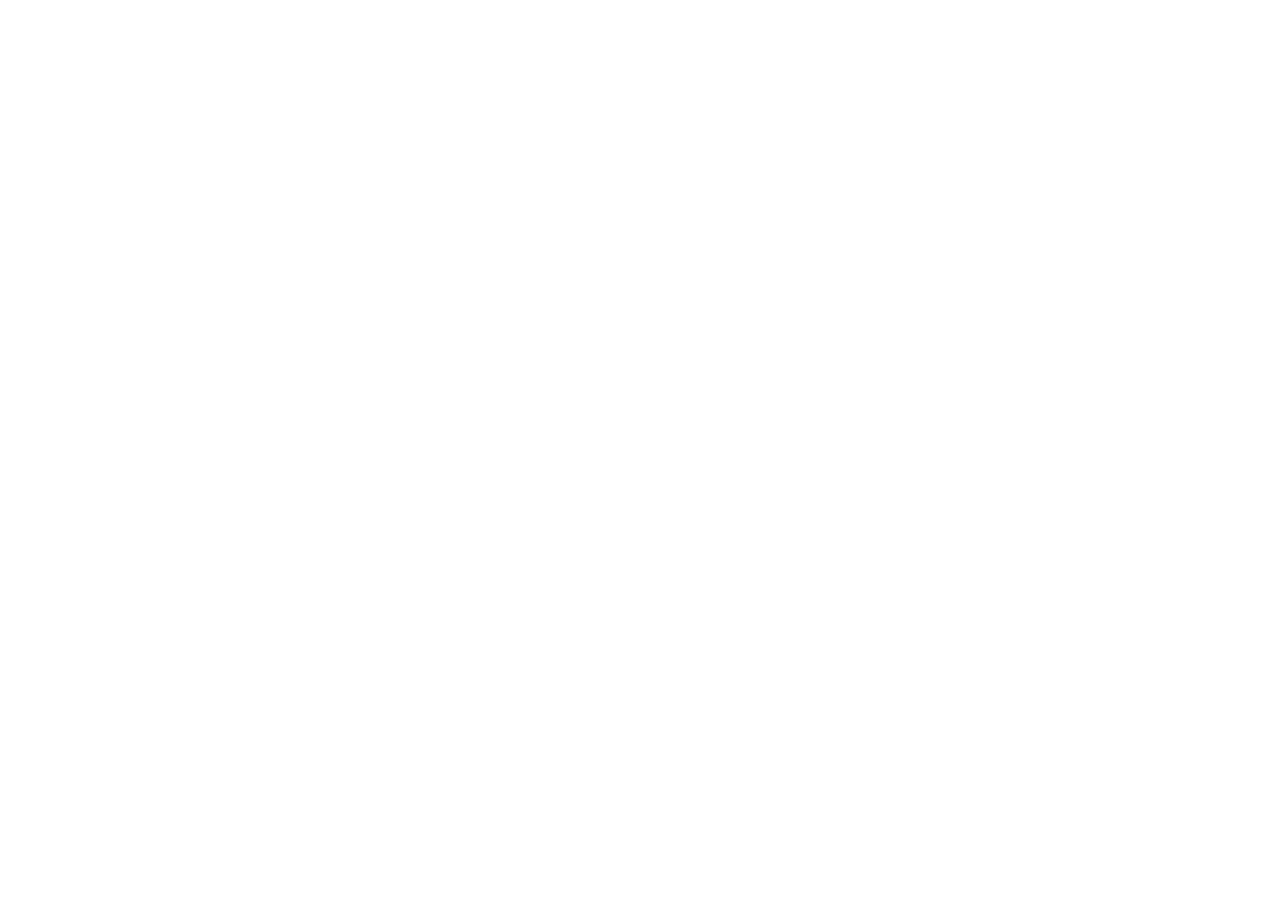
==== index.html @ 0827dc5e "initializing" ====
<!DOCTYPE html>
<html lang="en">
<head>
    <meta charset="UTF-8">
    <meta http-equiv="X-UA-Compatible" content="IE=edge">
    <meta name="viewport" content="width=device-width, initial-scale=1.0">
    <title>World Cup - 2022</title>
    <!-- Style Sheet  -->
    <link rel="stylesheet" href="assets/css/style.css">
    <link rel="stylesheet" href="assets/css/responsive.css">
</head>
<body>
    
</body>
</html>
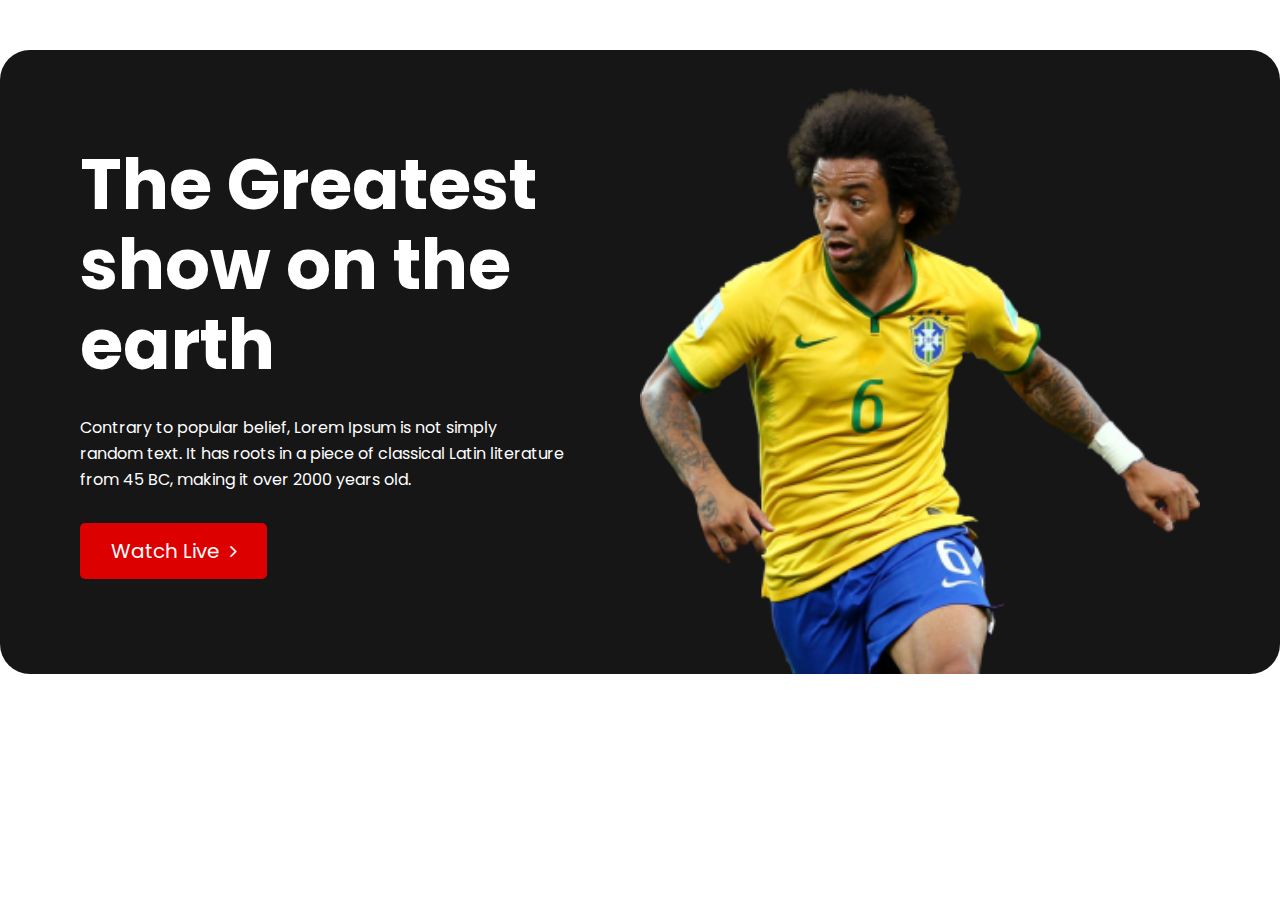
==== commit decd0e46: "Hero section" ====
--- a/index.html
+++ b/index.html
@@ -5,11 +5,33 @@
     <meta http-equiv="X-UA-Compatible" content="IE=edge">
     <meta name="viewport" content="width=device-width, initial-scale=1.0">
     <title>World Cup - 2022</title>
+    <!-- font awesome and Google fonts -->
+    <link href="https://fonts.googleapis.com/css2?family=Poppins:wght@300;400;500;600;700;800;900&display=swap" rel="stylesheet">
+    <link rel="stylesheet" href="assets/css/font-awesome.min.css">
     <!-- Style Sheet  -->
     <link rel="stylesheet" href="assets/css/style.css">
     <link rel="stylesheet" href="assets/css/responsive.css">
 </head>
 <body>
+
+    <!-- Hero Section area  -->
+    <div class="hero_section">
+        <div class="container">
+            <div class="hero_content">
+                <div class="hero_left_content">
+                    <h1>The Greatest show on the earth</h1>
+                    <p>Contrary to popular belief, Lorem Ipsum is not simply <br>
+                        random text. It has roots in a piece of classical Latin literature from 45 BC, making it over 2000 years old.</p>
+                    <a href="#">Watch Live <i class="fa fa-angle-right"></i></a>
+                </div>
+
+                <div class="hero_right_img">
+                    <img src="assets/images/banner_img.png" alt="Image">
+                </div>
+            </div>
+        </div>
+    </div>
+    <!-- End Hero section area  -->
     
 </body>
 </html>--- a/assets/css/style.css
+++ b/assets/css/style.css
@@ -0,0 +1,86 @@
+body{
+    margin: 0;
+    padding: 0;
+    font-family: 'Poppins', sans-serif;
+}
+p,h1,h2,h3,h4,h5,h6,span{
+    margin: 0;
+    padding: 0;
+}
+li{
+    list-style: none;
+}
+a{
+    text-decoration: none;
+}
+.container{
+    max-width: 1320px;
+    width: 100%;
+    margin: 0 auto;
+}
+/* hero section css  */
+.hero_section{
+    padding: 50px 0;
+    overflow: hidden;
+}
+.hero_content{
+    padding: 0 80px;
+    background: #161616;
+    border-radius: 30px;
+    display: flex;
+    justify-content:space-between;
+    align-items: center;
+}
+.hero_left_content{
+    flex: 0 0 49%;
+    max-width: 49%;
+}
+.hero_left_content h1{
+    font-family: 'Poppins';
+    font-style: normal;
+    font-weight: 700;
+    font-size: 70px;
+    line-height: 80px;
+    color: #FFFFFF;
+}
+.hero_left_content p{
+    font-family: 'Poppins';
+    font-style: normal;
+    font-weight: 400;
+    font-size: 16px;
+    line-height: 26px;
+    color: #FFFFFF;
+    margin: 30px 0;
+    max-width: 506px;
+    width: 100%;
+}
+.hero_left_content a{
+    width: 187px;
+    height: 56px;
+    left: 246px;
+    top: 529px;
+    background: #DD0000;
+    border-radius: 5px;
+    display: flex;
+    justify-content: center;
+    align-items: center;
+    font-style: normal;
+    font-weight: 400;
+    font-size: 20px;
+    line-height: 23px;
+    color: #FFFFFF;
+}
+.hero_left_content a i{
+    margin-left: 10px;
+}
+.hero_right_img{
+    flex: 0 0 50%;
+    max-width: 50%;
+    display: flex;
+    align-items: flex-end;
+    padding-top: 35px;
+}
+.hero_right_img img{
+    width: 100%;
+}
+/* End hero section css  */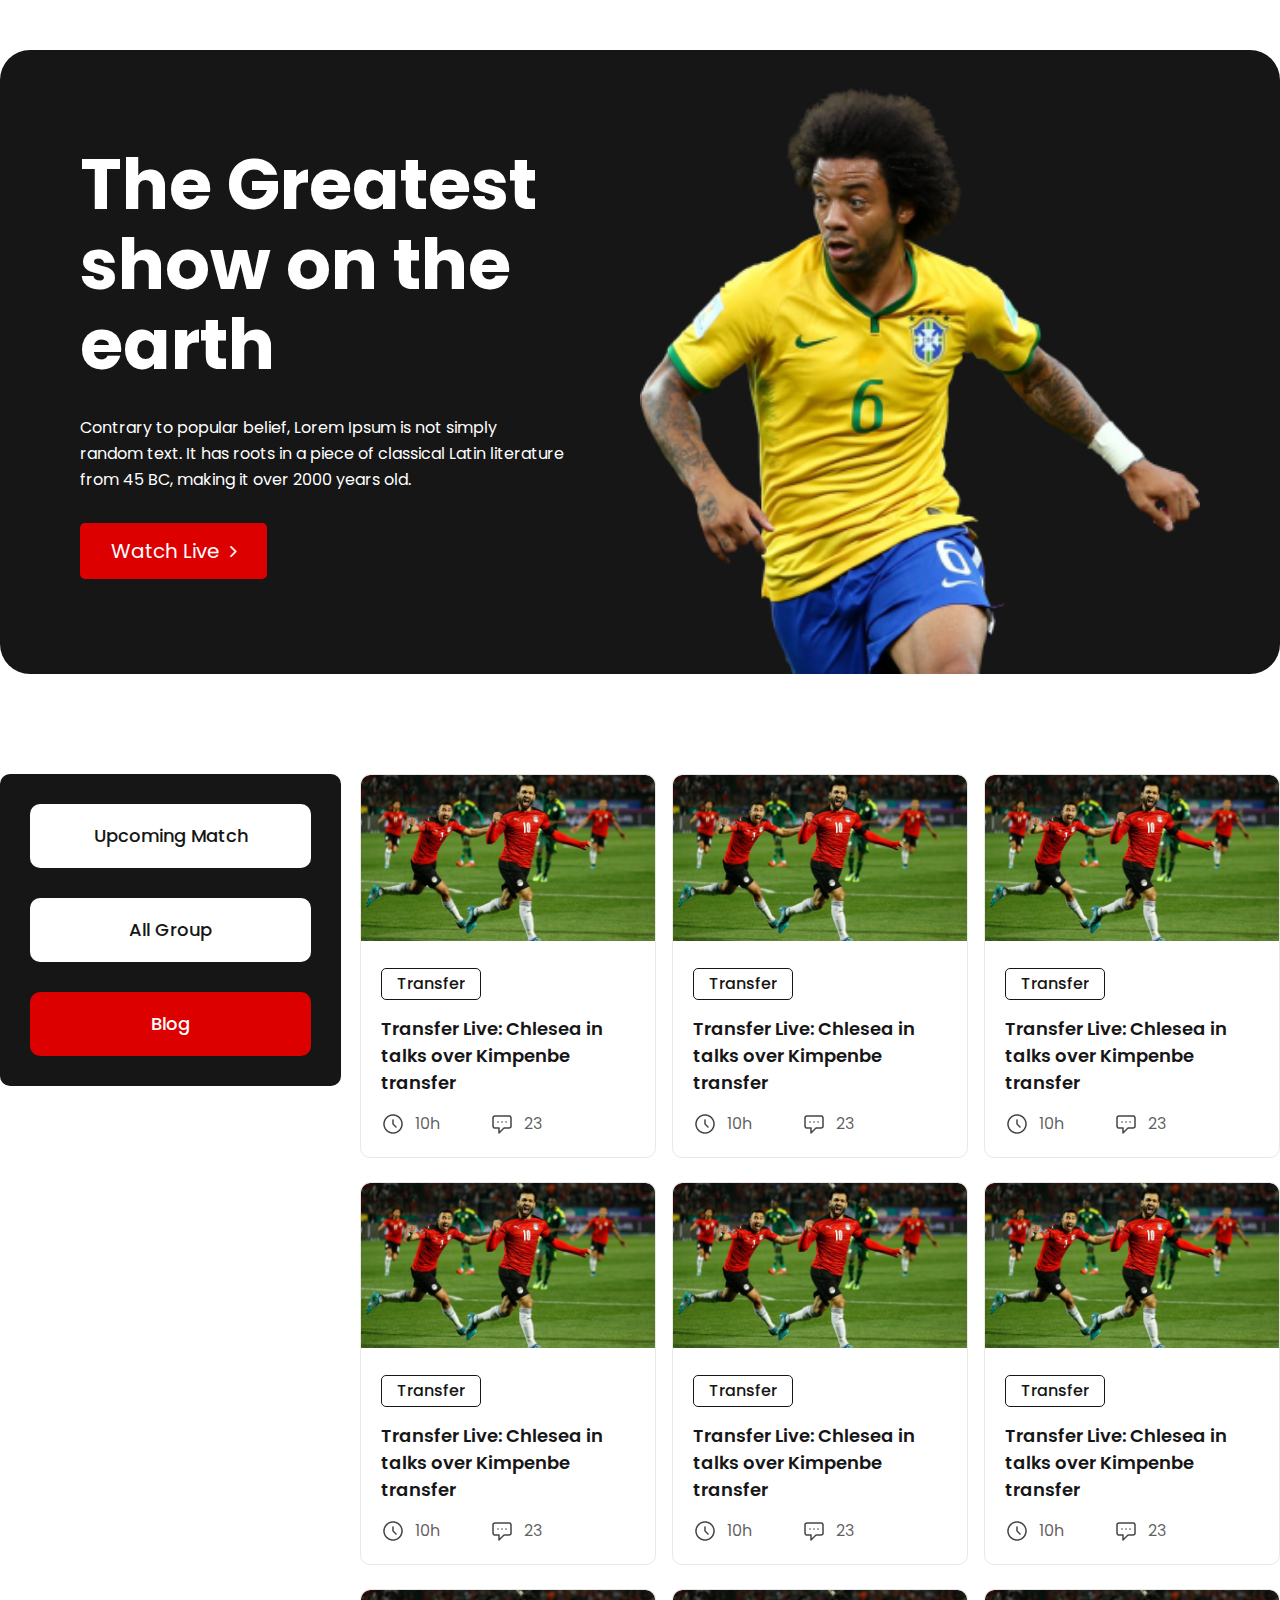
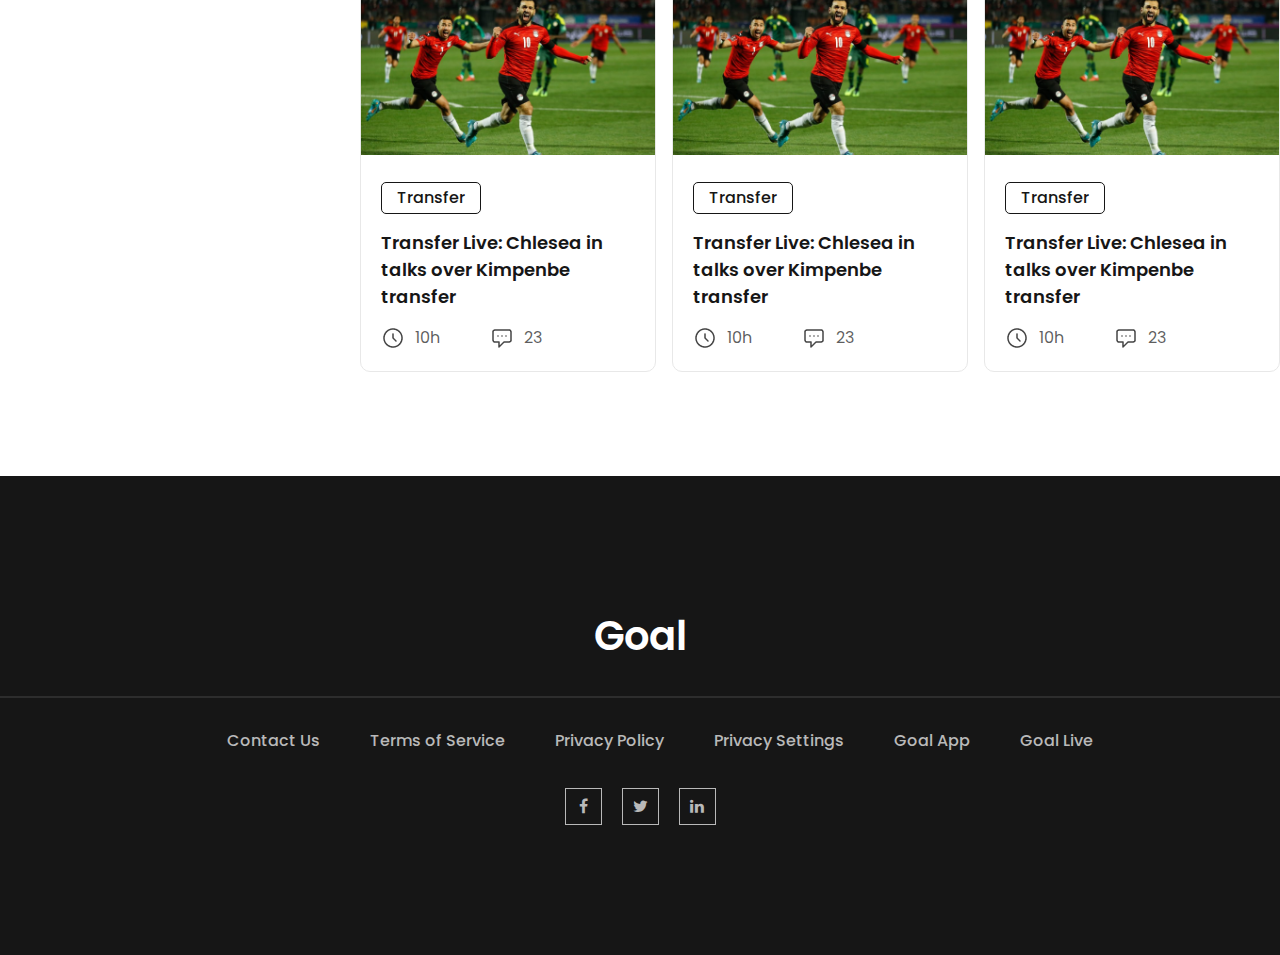
==== commit cfacc3ad: "First page" ====
--- a/index.html
+++ b/index.html
@@ -1,17 +1,20 @@
 <!DOCTYPE html>
 <html lang="en">
+
 <head>
     <meta charset="UTF-8">
     <meta http-equiv="X-UA-Compatible" content="IE=edge">
     <meta name="viewport" content="width=device-width, initial-scale=1.0">
     <title>World Cup - 2022</title>
     <!-- font awesome and Google fonts -->
-    <link href="https://fonts.googleapis.com/css2?family=Poppins:wght@300;400;500;600;700;800;900&display=swap" rel="stylesheet">
+    <link href="https://fonts.googleapis.com/css2?family=Poppins:wght@300;400;500;600;700;800;900&display=swap"
+        rel="stylesheet">
     <link rel="stylesheet" href="assets/css/font-awesome.min.css">
     <!-- Style Sheet  -->
     <link rel="stylesheet" href="assets/css/style.css">
     <link rel="stylesheet" href="assets/css/responsive.css">
 </head>
+
 <body>
 
     <!-- Hero Section area  -->
@@ -21,7 +24,8 @@
                 <div class="hero_left_content">
                     <h1>The Greatest show on the earth</h1>
                     <p>Contrary to popular belief, Lorem Ipsum is not simply <br>
-                        random text. It has roots in a piece of classical Latin literature from 45 BC, making it over 2000 years old.</p>
+                        random text. It has roots in a piece of classical Latin literature from 45 BC, making it over
+                        2000 years old.</p>
                     <a href="#">Watch Live <i class="fa fa-angle-right"></i></a>
                 </div>
 
@@ -32,6 +36,263 @@
         </div>
     </div>
     <!-- End Hero section area  -->
-    
+
+    <!-- Blog area design  -->
+    <div class="blog_area_design">
+        <div class="container">
+            <div class="blog_section">
+                <div class="blog_menu">
+                    <ul>
+                        <li><a href="#">Upcoming Match</a></li>
+                        <li><a href="#">All Group</a></li>
+                        <li><a class="active_blog" href="#">Blog</a></li>
+                    </ul>
+                </div>
+
+                <div class="blog_items_area">
+                    <!-- single   -->
+                    <div class="single_blog">
+                        <div class="img">
+                            <img src="assets/images/blog.png" alt="blog_img">
+                        </div>
+                        <div class="middle">
+                            <button>Transfer</button>
+                            <a href="#">
+                                <p>Transfer Live: Chlesea in talks over Kimpenbe transfer</p>
+                            </a>
+
+                            <div class="timing">
+                                <div class="single_timing">
+                                    <img src="assets/images/time.png" alt="">
+                                    <span>10h</span>
+                                </div>
+                                <div class="single_timing">
+                                    <img src="assets/images/chat.png" alt="">
+                                    <span>23</span>
+                                </div>
+                            </div>
+                        </div>
+                    </div>
+                    <!-- single   -->
+                    <div class="single_blog">
+                        <div class="img">
+                            <img src="assets/images/blog.png" alt="blog_img">
+                        </div>
+                        <div class="middle">
+                            <button>Transfer</button>
+                            <a href="#">
+                                <p>Transfer Live: Chlesea in talks over Kimpenbe transfer</p>
+                            </a>
+
+                            <div class="timing">
+                                <div class="single_timing">
+                                    <img src="assets/images/time.png" alt="">
+                                    <span>10h</span>
+                                </div>
+                                <div class="single_timing">
+                                    <img src="assets/images/chat.png" alt="">
+                                    <span>23</span>
+                                </div>
+                            </div>
+                        </div>
+                    </div>
+                    <!-- single   -->
+                    <div class="single_blog">
+                        <div class="img">
+                            <img src="assets/images/blog.png" alt="blog_img">
+                        </div>
+                        <div class="middle">
+                            <button>Transfer</button>
+                            <a href="#">
+                                <p>Transfer Live: Chlesea in talks over Kimpenbe transfer</p>
+                            </a>
+
+                            <div class="timing">
+                                <div class="single_timing">
+                                    <img src="assets/images/time.png" alt="">
+                                    <span>10h</span>
+                                </div>
+                                <div class="single_timing">
+                                    <img src="assets/images/chat.png" alt="">
+                                    <span>23</span>
+                                </div>
+                            </div>
+                        </div>
+                    </div>
+                    <!-- single   -->
+                    <div class="single_blog">
+                        <div class="img">
+                            <img src="assets/images/blog.png" alt="blog_img">
+                        </div>
+                        <div class="middle">
+                            <button>Transfer</button>
+                            <a href="#">
+                                <p>Transfer Live: Chlesea in talks over Kimpenbe transfer</p>
+                            </a>
+
+                            <div class="timing">
+                                <div class="single_timing">
+                                    <img src="assets/images/time.png" alt="">
+                                    <span>10h</span>
+                                </div>
+                                <div class="single_timing">
+                                    <img src="assets/images/chat.png" alt="">
+                                    <span>23</span>
+                                </div>
+                            </div>
+                        </div>
+                    </div>
+                    <!-- single   -->
+                    <div class="single_blog">
+                        <div class="img">
+                            <img src="assets/images/blog.png" alt="blog_img">
+                        </div>
+                        <div class="middle">
+                            <button>Transfer</button>
+                            <a href="#">
+                                <p>Transfer Live: Chlesea in talks over Kimpenbe transfer</p>
+                            </a>
+
+                            <div class="timing">
+                                <div class="single_timing">
+                                    <img src="assets/images/time.png" alt="">
+                                    <span>10h</span>
+                                </div>
+                                <div class="single_timing">
+                                    <img src="assets/images/chat.png" alt="">
+                                    <span>23</span>
+                                </div>
+                            </div>
+                        </div>
+                    </div>
+                    <!-- single   -->
+                    <div class="single_blog">
+                        <div class="img">
+                            <img src="assets/images/blog.png" alt="blog_img">
+                        </div>
+                        <div class="middle">
+                            <button>Transfer</button>
+                            <a href="#">
+                                <p>Transfer Live: Chlesea in talks over Kimpenbe transfer</p>
+                            </a>
+
+                            <div class="timing">
+                                <div class="single_timing">
+                                    <img src="assets/images/time.png" alt="">
+                                    <span>10h</span>
+                                </div>
+                                <div class="single_timing">
+                                    <img src="assets/images/chat.png" alt="">
+                                    <span>23</span>
+                                </div>
+                            </div>
+                        </div>
+                    </div>
+                    <!-- single   -->
+                    <div class="single_blog">
+                        <div class="img">
+                            <img src="assets/images/blog.png" alt="blog_img">
+                        </div>
+                        <div class="middle">
+                            <button>Transfer</button>
+                            <a href="#">
+                                <p>Transfer Live: Chlesea in talks over Kimpenbe transfer</p>
+                            </a>
+
+                            <div class="timing">
+                                <div class="single_timing">
+                                    <img src="assets/images/time.png" alt="">
+                                    <span>10h</span>
+                                </div>
+                                <div class="single_timing">
+                                    <img src="assets/images/chat.png" alt="">
+                                    <span>23</span>
+                                </div>
+                            </div>
+                        </div>
+                    </div>
+                    <!-- single   -->
+                    <div class="single_blog">
+                        <div class="img">
+                            <img src="assets/images/blog.png" alt="blog_img">
+                        </div>
+                        <div class="middle">
+                            <button>Transfer</button>
+                            <a href="#">
+                                <p>Transfer Live: Chlesea in talks over Kimpenbe transfer</p>
+                            </a>
+
+                            <div class="timing">
+                                <div class="single_timing">
+                                    <img src="assets/images/time.png" alt="">
+                                    <span>10h</span>
+                                </div>
+                                <div class="single_timing">
+                                    <img src="assets/images/chat.png" alt="">
+                                    <span>23</span>
+                                </div>
+                            </div>
+                        </div>
+                    </div>
+                    <!-- single   -->
+                    <div class="single_blog">
+                        <div class="img">
+                            <img src="assets/images/blog.png" alt="blog_img">
+                        </div>
+                        <div class="middle">
+                            <button>Transfer</button>
+                            <a href="#">
+                                <p>Transfer Live: Chlesea in talks over Kimpenbe transfer</p>
+                            </a>
+
+                            <div class="timing">
+                                <div class="single_timing">
+                                    <img src="assets/images/time.png" alt="">
+                                    <span>10h</span>
+                                </div>
+                                <div class="single_timing">
+                                    <img src="assets/images/chat.png" alt="">
+                                    <span>23</span>
+                                </div>
+                            </div>
+                        </div>
+                    </div>
+
+                </div>
+            </div>
+        </div>
+    </div>
+    <!-- End Blog area design  -->
+
+    <!-- footer area design  -->
+    <div class="footer_area_design">
+        <div class="container">
+            <div class="footer_content">
+                <h2>Goal</h2>
+                <div class="border"></div>
+                <div class="footer_menu">
+                    <ul>
+                        <li><a href="#">Contact Us</a></li>
+                        <li><a href="#">Terms of Service</a></li>
+                        <li><a href="#">Privacy Policy</a></li>
+                        <li><a href="#">Privacy Settings</a></li>
+                        <li><a href="#">Goal App</a></li>
+                        <li><a href="#">Goal Live</a></li>                                                               
+                    </ul>
+                </div>
+
+                <div class="social">
+                    <ul>
+                        <li><a href="#"><i class="fa fa-facebook"></i></a></li>
+                        <li><a href="#"><i class="fa fa-twitter"></i></a></li>
+                        <li><a href="#"><i class="fa fa-linkedin"></i></a></li>
+                    </ul>
+                </div>
+            </div>
+        </div>
+    </div>
+    <!-- End Footer area design  -->
+
 </body>
+
 </html>--- a/assets/css/style.css
+++ b/assets/css/style.css
@@ -83,4 +83,198 @@
 .hero_right_img img{
     width: 100%;
 }
-/* End hero section css  */+/* End hero section css  */
+
+/* Blog area design  */
+.blog_area_design {
+	padding: 50px 0;
+	overflow: hidden;
+	padding-bottom: 80px;
+}
+.blog_section{
+    width: 100%;
+}
+.blog_menu{
+    width: 281px;
+    background: #161616;
+    border-radius: 10px;
+    padding: 30px;
+    position: absolute;
+}
+.blog_menu ul{
+    margin: 0;
+    padding: 0;
+}
+.blog_menu ul li{
+}
+.blog_menu ul li a{
+    background: #FFFFFF;
+    border-radius: 10px;
+    font-family: 'Poppins';
+    font-style: normal;
+    font-weight: 500;
+    font-size: 18px;
+    line-height: 30px;
+    color: #161616;
+    padding: 17px;
+    display: block;
+    margin-bottom: 30px;
+    text-align: center;
+}
+.blog_menu ul li:last-child a{
+    margin-bottom: 0;
+}
+.blog_menu ul li:hover a{
+
+}
+.active_blog{
+    background: #DD0000 !important;
+    color: #FFF !important;
+}
+.blog_items_area {
+	margin-left: 360px;
+	float: left;
+	display: flex;
+	flex-wrap: wrap;
+    justify-content: space-between;
+}
+.single_blog {
+	flex: 0 0 32%;
+	max-width: 32%;
+    border: 1px solid #E8E8E8;
+    border-radius: 10px;
+    overflow: hidden;
+    margin-bottom: 24px;
+}
+.img img{
+    width: 100%;
+}
+.middle{
+    padding: 20px;
+}
+.single_blog button{
+    width: 100px;
+    height: 32px;
+    border: 1px solid #161616;
+    border-radius: 5px;
+    display: flex;
+    justify-content: center;
+    align-items: center;
+    font-family: 'Poppins';
+    font-style: normal;
+    font-weight: 500;
+    font-size: 16px;
+    line-height: 24px;
+    color: #161616;
+    background: transparent;
+    cursor: pointer;
+}
+.single_blog p{
+    font-family: 'Poppins';
+    font-style: normal;
+    font-weight: 600;
+    font-size: 18px;
+    line-height: 27px;
+    color: #161616;
+    padding: 15px 0;
+
+}
+.timing{
+    display: flex;
+}
+.single_timing{
+    display: flex;
+    align-items: center;
+    margin-right: 50px;
+}
+.single_timing:last-child{
+    margin-right: 0;
+}
+.single_timing img{
+    width: 24px;
+    margin-right: 10px;
+}
+.single_timing span{
+    font-family: 'Poppins';
+    font-style: normal;
+    font-weight: 400;
+    font-size: 16px;
+    line-height: 26px;
+    color: rgba(22, 22, 22, 0.7);
+
+}
+/* End Blog area design  */
+
+/* Footer css  */
+.footer_area_design{  
+    background: #161616;
+    padding: 130px 0;
+    text-align: center;
+}
+.footer_content{
+}
+.footer_content h2{
+    font-family: 'Poppins';
+    font-style: normal;
+    font-weight: 600;
+    font-size: 40px;
+    line-height: 60px;
+    text-align: center;
+    color: #FFFFFF;
+}
+.border {
+	height: 2px;
+	background: rgb(255, 255, 255,0.1);
+	overflow: hidden;
+	width: 100%;
+	margin: 30px 0;
+}
+.footer_menu{
+}
+.footer_menu ul {
+    margin: 0;
+    display: flex;
+    flex-wrap: wrap;
+    justify-content: center;
+}
+.footer_menu ul li{
+}
+.footer_menu ul li a{
+    font-family: 'Poppins';
+    font-style: normal;
+    font-weight: 500;
+    font-size: 16px;
+    line-height: 24px;
+    color: #B9B9B9;
+    padding: 0 25px;
+    transition: 0.2s;
+}
+.footer_menu ul li:hover a{
+    color: #FFF;
+}
+.social{
+    margin-top: 35px;
+}
+.social ul{
+    margin: 0;
+    padding: 0;
+    display: flex;
+    justify-content: center;
+}
+.social ul li{
+   margin: 0 10px;
+}
+.social ul li a {
+	width: 35px;
+	height: 35px;
+	display: flex;
+	justify-content: center;
+	align-items: center;
+	color: #B9B9B9;
+	border: 1px solid #B9B9B9;
+    transition: 0.2s;
+}
+.social ul li:hover a{
+    color: #FFF;
+}
+/* End Footer css  */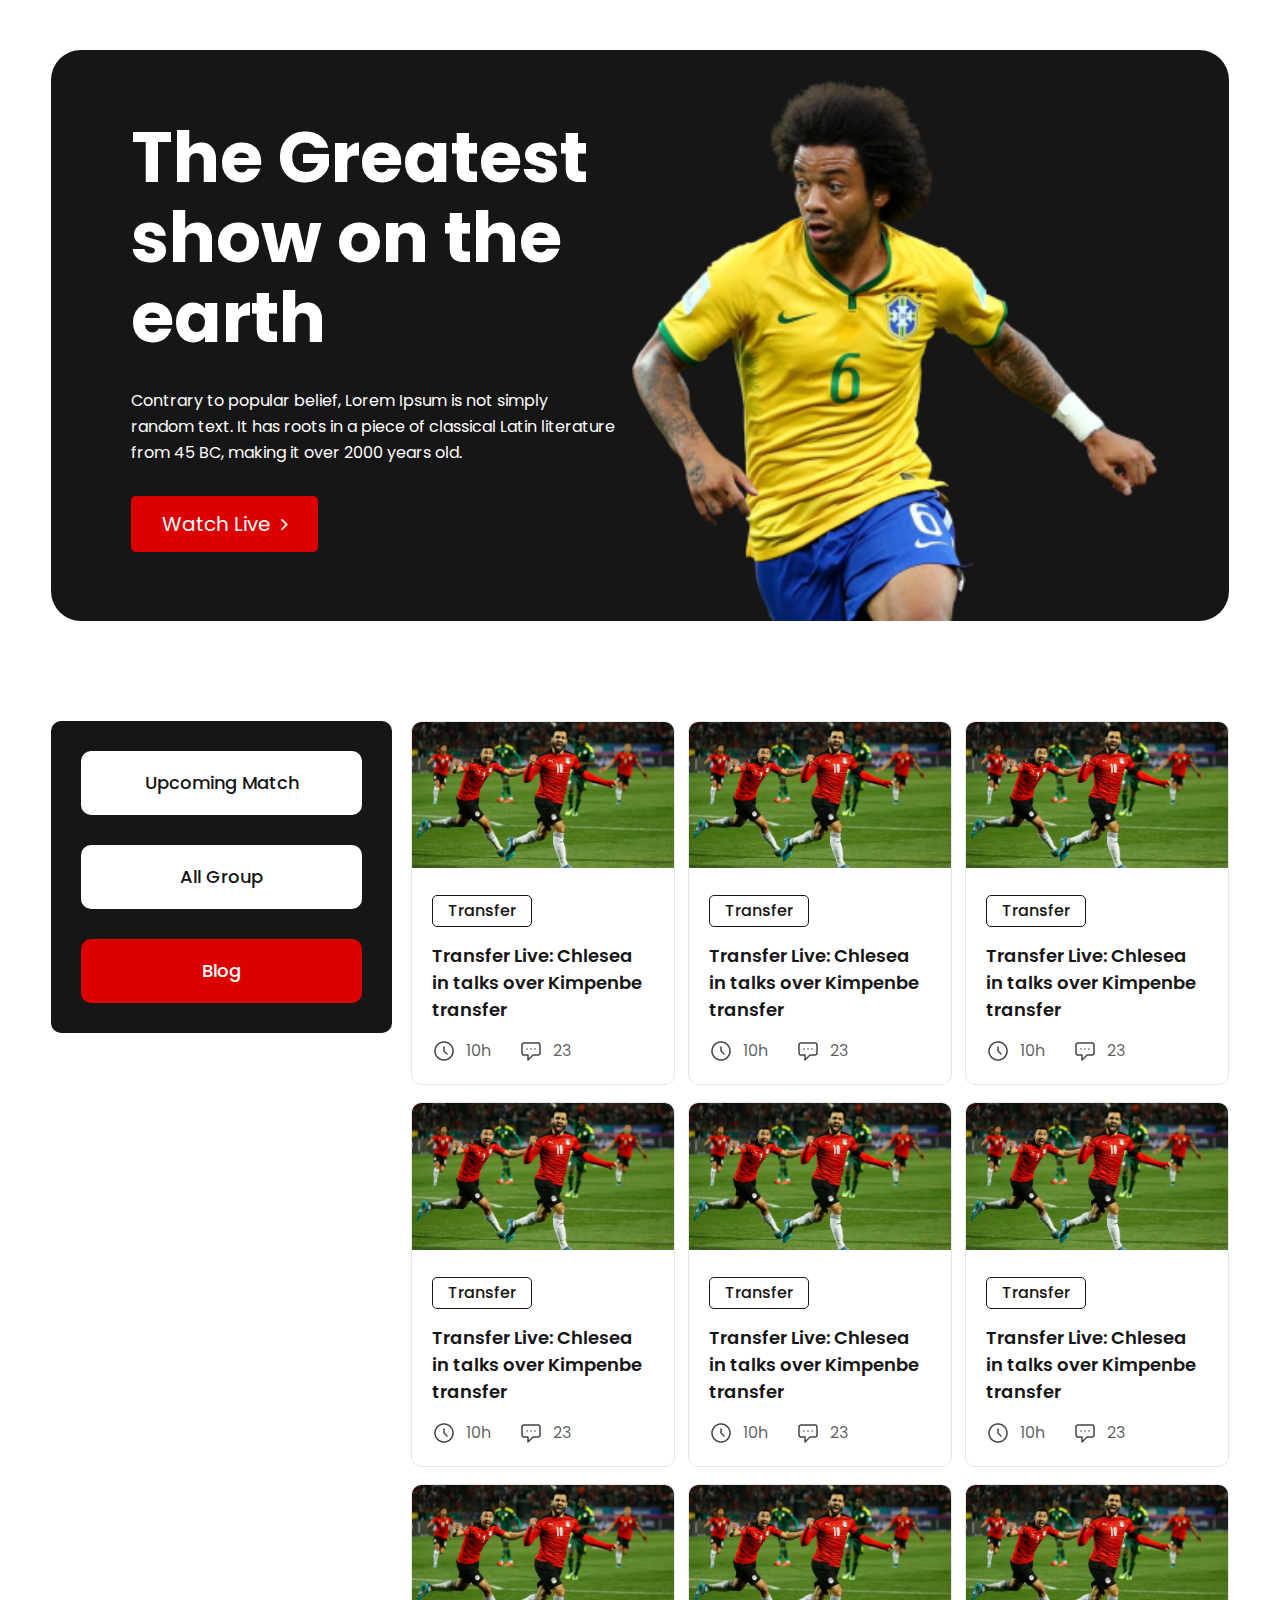
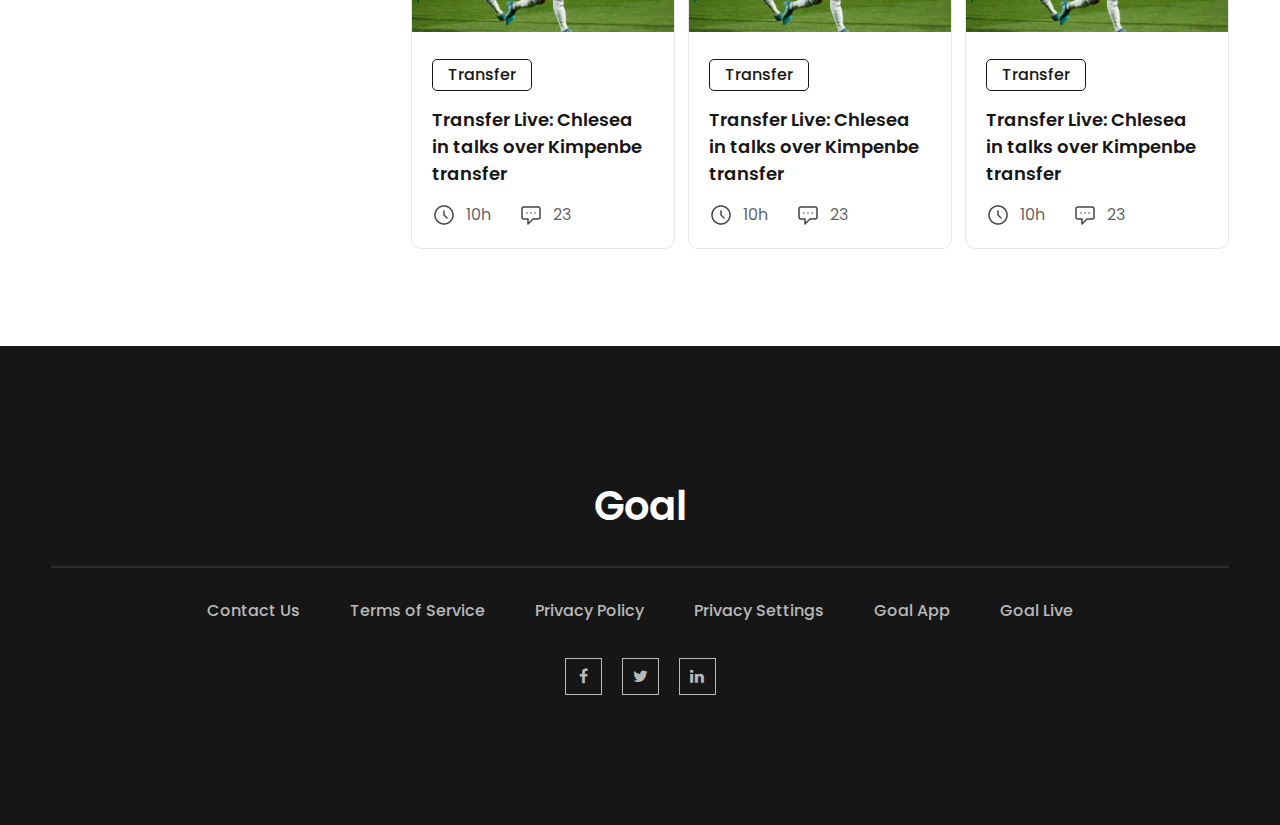
==== commit eedab9a0: "Responsive" ====
--- a/index.html
+++ b/index.html
@@ -43,9 +43,9 @@
             <div class="blog_section">
                 <div class="blog_menu">
                     <ul>
-                        <li><a href="#">Upcoming Match</a></li>
+                        <li><a href="match.html">Upcoming Match</a></li>
                         <li><a href="#">All Group</a></li>
-                        <li><a class="active_blog" href="#">Blog</a></li>
+                        <li><a class="active_blog" href="index.html">Blog</a></li>
                     </ul>
                 </div>
 
@@ -258,6 +258,10 @@
                         </div>
                     </div>
 
+                </div>
+
+                <div class="view_btn">
+                    <a href="#">View All</a>
                 </div>
             </div>
         </div>
@@ -283,9 +287,9 @@
 
                 <div class="social">
                     <ul>
-                        <li><a href="#"><i class="fa fa-facebook"></i></a></li>
-                        <li><a href="#"><i class="fa fa-twitter"></i></a></li>
-                        <li><a href="#"><i class="fa fa-linkedin"></i></a></li>
+                        <li><a href="https://www.facebook.com/" target="_blank"><i class="fa fa-facebook"></i></a></li>
+                        <li><a href="https://twitter.com/?lang=en" target="_blank"><i class="fa fa-twitter"></i></a></li>
+                        <li><a href="https://www.linkedin.com/" target="_blank"><i class="fa fa-linkedin"></i></a></li>
                     </ul>
                 </div>
             </div>
--- a/assets/css/style.css
+++ b/assets/css/style.css
@@ -15,13 +15,14 @@
 }
 .container{
     max-width: 1320px;
-    width: 100%;
+    width: 92%;
     margin: 0 auto;
 }
 /* hero section css  */
 .hero_section{
     padding: 50px 0;
     overflow: hidden;
+    transition: 0.5s;
 }
 .hero_content{
     padding: 0 80px;
@@ -30,6 +31,7 @@
     display: flex;
     justify-content:space-between;
     align-items: center;
+    overflow: hidden;
 }
 .hero_left_content{
     flex: 0 0 49%;
@@ -53,12 +55,11 @@
     margin: 30px 0;
     max-width: 506px;
     width: 100%;
+   
 }
 .hero_left_content a{
     width: 187px;
     height: 56px;
-    left: 246px;
-    top: 529px;
     background: #DD0000;
     border-radius: 5px;
     display: flex;
@@ -69,9 +70,37 @@
     font-size: 20px;
     line-height: 23px;
     color: #FFFFFF;
+    position: relative;
+    z-index: 1;
+    overflow: hidden;
 }
 .hero_left_content a i{
     margin-left: 10px;
+}
+.hero_left_content a::before {
+	position: absolute;
+	content: "";
+	width: 100%;
+	height: 100%;
+	background: rgba(72, 8, 8, 0.5);
+	left: -100%;
+	top: 0;
+	z-index: -1;
+	transition: 0.5s;
+	-webkit-transition: 0.5s;
+	-moz-transition: 0.5s;
+	-ms-transition: 0.5s;
+	-o-transition: 0.5s;
+}
+.hero_section:hover .hero_right_img img {
+    transform: scale(1.030);
+    -webkit-transform: scale(1.030);
+    -moz-transform: scale(1.030);
+    -ms-transform: scale(1.030);
+    -o-transform: scale(1.030);
+}
+.hero_left_content a:hover::before {
+    left: 0;
 }
 .hero_right_img{
     flex: 0 0 50%;
@@ -82,6 +111,7 @@
 }
 .hero_right_img img{
     width: 100%;
+    transition: 0.8s;
 }
 /* End hero section css  */
 
@@ -144,7 +174,7 @@
     border: 1px solid #E8E8E8;
     border-radius: 10px;
     overflow: hidden;
-    margin-bottom: 24px;
+    margin-bottom: 17px;
 }
 .img img{
     width: 100%;
@@ -185,7 +215,7 @@
 .single_timing{
     display: flex;
     align-items: center;
-    margin-right: 50px;
+    margin-right: 28px;
 }
 .single_timing:last-child{
     margin-right: 0;
@@ -233,6 +263,7 @@
 }
 .footer_menu ul {
     margin: 0;
+    padding: 0;
     display: flex;
     flex-wrap: wrap;
     justify-content: center;
@@ -277,4 +308,86 @@
 .social ul li:hover a{
     color: #FFF;
 }
-/* End Footer css  */+.view_btn{
+    margin-top: 30px;
+    display: none;
+}
+.view_btn a{
+    width: 131px;
+    height: 47px;
+    background: #DD0000;
+    border-radius: 5px;
+    display: flex;
+    justify-content: center;
+    align-items: center;
+    font-style: normal;
+    font-weight: 400;
+    font-size: 20px;
+    line-height: 23px;
+    text-align: center;
+    color: #FFFFFF;
+    margin: 0 auto;
+    transition: 0.3s;
+}
+.view_btn a:hover{
+    opacity: 0.8;
+}
+/* End Footer css  */
+
+/* Match page css  */
+.match_items{
+}
+.single_2{
+    padding: 53px 30px;
+    box-sizing: border-box;
+}
+.teams {
+	display: flex;
+	align-items: center;
+	justify-content: center;
+}
+.teams img {
+	height: 54px;
+}
+.teams span{
+    font-family: 'Poppins';
+    font-style: normal;
+    font-weight: 700;
+    font-size: 16px;
+    line-height: 24px;
+    text-align: center;
+    color: #161616;
+    padding: 0 23px;
+}
+.match_items h3{
+    text-align: center;
+}
+.match_items p{
+    text-align: center;
+}
+.single_blog h3{
+    text-align: center;
+    font-family: 'Poppins';
+    font-style: normal;
+    font-weight: 600;
+    font-size: 20px;
+    line-height: 30px;
+    text-align: center;
+    color: #161616;
+    margin-top: 20px;
+
+}
+.single_2 p {
+	font-family: 'Poppins';
+	font-style: normal;
+	font-weight: 400;
+	font-size: 16px;
+	line-height: 20px;
+	text-align: center;
+	color: #4D4D4D;
+	padding-bottom: 0 !important;
+}
+.single_2 {
+	padding: 53px 30px;
+}
+/* End Match page css */--- a/assets/css/responsive.css
+++ b/assets/css/responsive.css
@@ -0,0 +1,241 @@
+@media all and (max-width:1199px){
+    .single_blog {
+        flex: 0 0 48%;
+        max-width: 48%;
+        border: 1px solid #E8E8E8;
+        border-radius: 10px;
+        overflow: hidden;
+        margin-bottom: 24px;
+    }
+   
+}
+@media all and (max-width:991px){
+    .hero_left_content h1 {
+        font-size: 35px;
+        line-height: 43px;
+    }
+    .hero_left_content p {
+        font-size: 14px;
+        line-height:normal;
+        margin: 20px 0;
+    }
+    .hero_left_content p br{
+        display: none;
+    }
+    .hero_left_content a {
+        width: 161px;
+        height: 46px;
+    }
+    .hero_content {
+        padding: 46px 10px 0 36px;
+    }
+    .hero_left_content {
+        flex: 0 0 42%;
+        max-width: 42%;
+        margin-bottom: 59px;
+    }
+    .hero_right_img {
+        flex: 0 0 56%;
+        max-width: 56%;
+        display: flex;
+        align-items: flex-end;
+        padding-top: 35px;
+    }
+    .blog_menu {
+        width: 100%;
+        background: transparent;
+        border-radius: 10px;
+        padding: 0;
+        position: relative;
+    }
+    .blog_menu ul {
+        margin: 0;
+        padding: 0;
+        display: flex;
+        justify-content: space-between;
+    }
+    .blog_menu ul li {
+        flex: 0 0 32%;
+        max-width: 32%;
+        border: 1px solid #E8E8E8;
+        border-radius: 10px;
+    }
+    .blog_menu ul li a {
+        font-size: 17px;
+        padding: 13px;
+        margin-bottom: 0;
+    }
+    .blog_area_design {
+        padding: 20px 0;
+        overflow: hidden;
+        padding-bottom: 60px;
+    }
+    .blog_items_area {
+        margin-left: 0;
+        margin-top: 23px;
+    }
+    .single_blog {
+        flex: 0 0 48.5%;
+        max-width: 48.5%;
+    }
+    .footer_area_design {
+        background: #161616;
+        padding: 67px 0;
+        text-align: center;
+    }
+    .footer_menu ul li a {
+        padding-bottom: 14px;
+        display: inline-block;
+    }
+    .view_btn{
+        display: block;
+    }
+    .blog_items_area {
+        margin-left: 0;
+        margin-top: 23px;
+        margin-bottom: 22px;
+    }
+}
+
+@media all and (max-width:767px){
+    .hero_content {
+        padding: 42px;
+        text-align: center;
+        display: block;
+        padding-bottom: 0;
+    }
+    .hero_left_content {
+        max-width: 100%;
+        margin-bottom: 20px;
+    }
+    .hero_left_content h1 {
+        font-size: 27px;
+        line-height: 33px;
+    }
+    .hero_left_content a {
+        width: 161px;
+        height: 46px;
+        font-size: 18px;
+        margin:0 auto;
+    }
+    .hero_right_img {
+        flex: 0 0 56%;
+        max-width: 100%;
+        display: flex;
+        align-items: flex-end;
+        padding-top: 35px;
+        justify-content: center;
+    }
+    .blog_menu ul li a {
+        font-size: 15px;
+        padding: 7px;
+        margin-bottom: 0;
+    }
+    .blog_area_design {
+        padding: 0 0;
+        overflow: hidden;
+        padding-bottom: 39px;
+    }
+    .single_blog p {
+        font-size: 16px;
+        line-height: 23px;
+    }
+    .middle {
+        padding: 14px;
+    }
+    .footer_content h2 {
+        font-size: 32px;
+        line-height: 48px;
+        text-align: center;
+        color: #FFFFFF;
+    }
+    .footer_menu ul li a {
+        font-size: 14px;
+        line-height: 35px;
+        color: #B9B9B9;
+        padding: 0 25px;
+        transition: 0.2s;
+    }
+    .footer_area_design {
+        background: #161616;
+        padding: 44px 0;
+        text-align: center;
+    }
+    .single_2 {
+        padding: 42px 17px;
+    }
+}
+
+
+@media all and (max-width:575px){
+    .blog_menu ul {
+        display: block;
+    }
+    .blog_menu ul li {
+        flex: 0 0 32%;
+        max-width: 100%;
+        border: none;
+        border-radius: 10px;
+        text-align: center;
+        margin-bottom: 14px;
+    }
+    .blog_menu ul li a {
+        font-size: 14px;
+        padding: 6px 30px;
+        margin-bottom: 0;
+        display: inline-block;
+        border: 1px solid #E8E8E8;
+        border-radius: 10px;
+    }
+    .single_blog {
+        flex: 0 0 100%;
+        max-width: 100%;
+    }
+    .footer_area_design {
+        padding: 28px 0;
+        text-align: center;
+    }
+    .footer_content h2 {
+        font-size: 22px;
+        line-height: 33px;
+        text-align: center;
+        color: #FFFFFF;
+    }
+    .border {
+        height: 2px;
+        background: rgb(255, 255, 255,0.1);
+        overflow: hidden;
+        width: 100%;
+        margin: 21px 0;
+    }
+    .footer_menu ul {
+        display: block;
+    }
+    .hero_left_content h1 {
+        font-size: 22px;
+        line-height: 33px;
+    }
+    .hero_left_content a {
+        width: 161px;
+        height: 41px;
+        font-size: 15px;
+        margin: 0 auto;
+    }
+    .hero_section {
+        padding: 30px 0;
+        overflow: hidden;
+    }
+    .view_btn a {
+        font-size: 16px;
+    }
+    .single_blog h3 {
+        font-size: 17px;
+    }
+    .single_2 p {
+        padding-bottom: 0 !important;
+        padding-top: 6px;
+    }
+    .teams img {
+        height: 46px;
+    }
+}